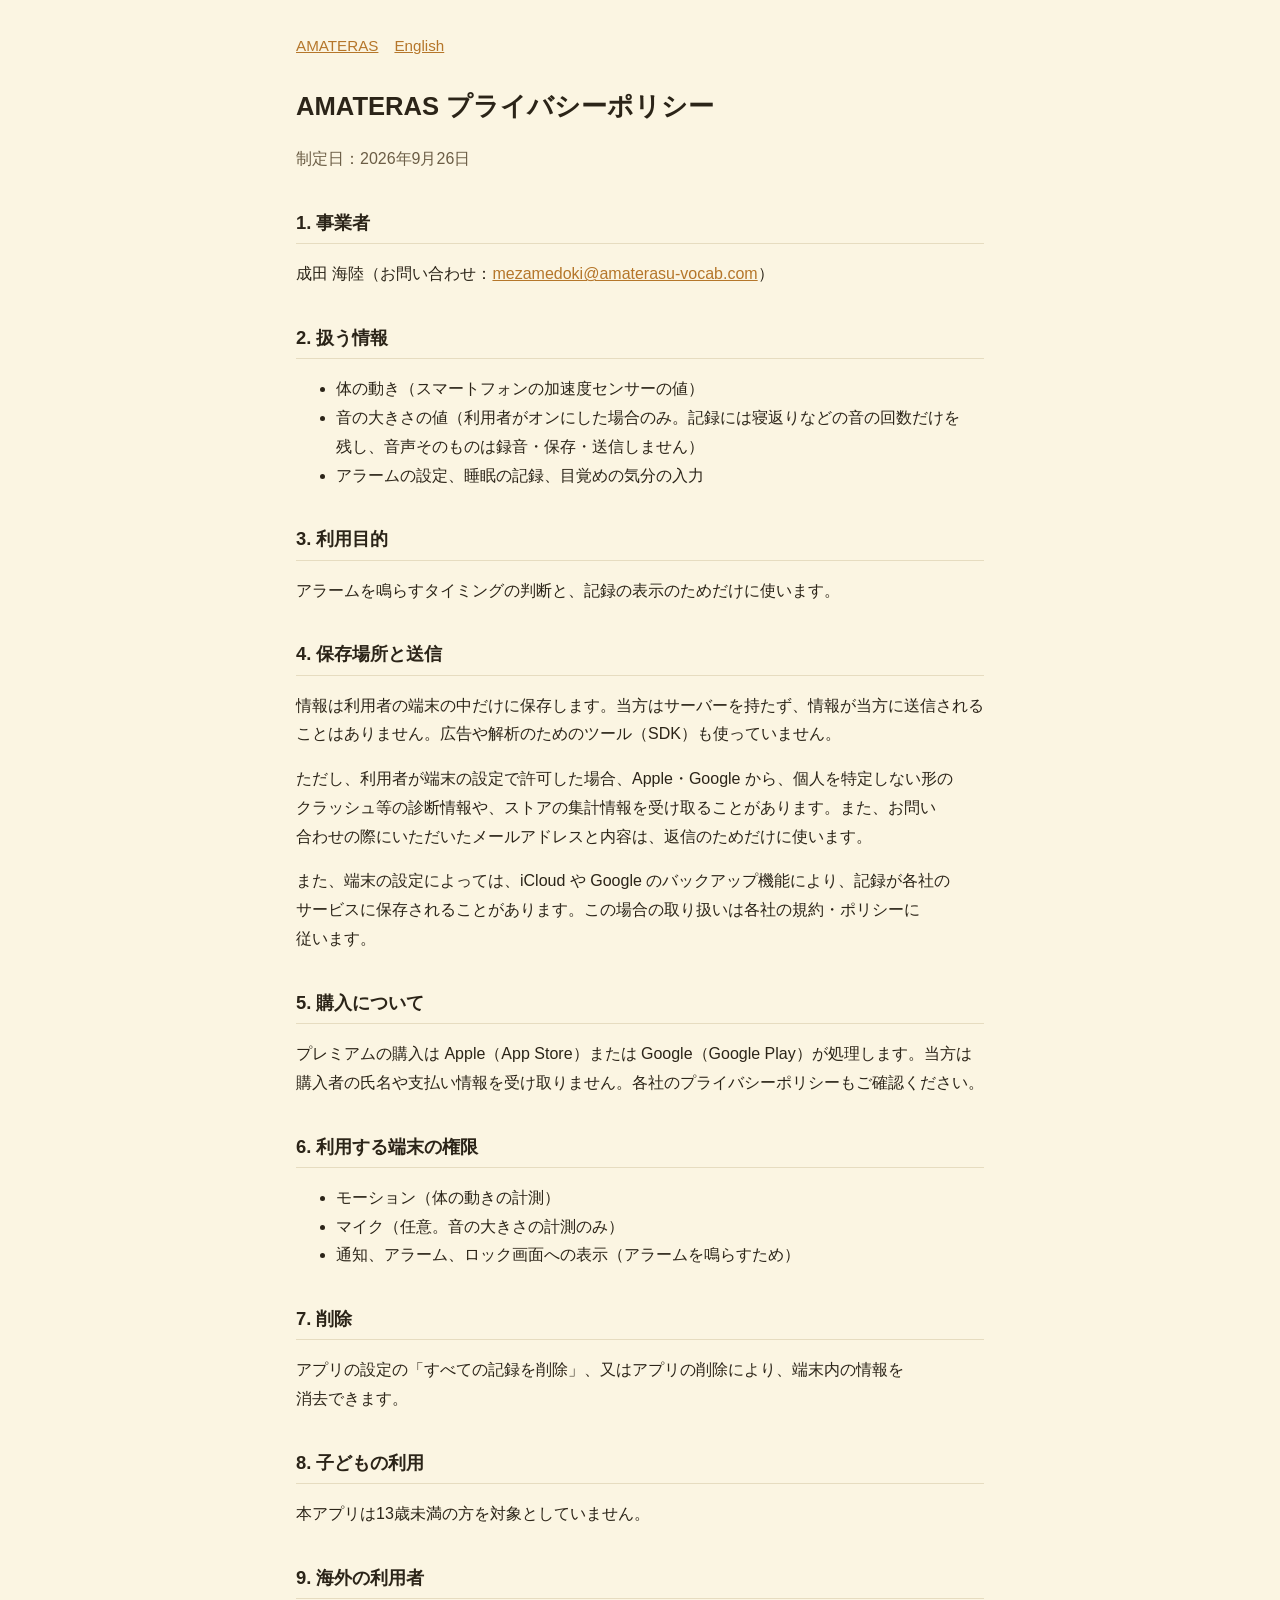
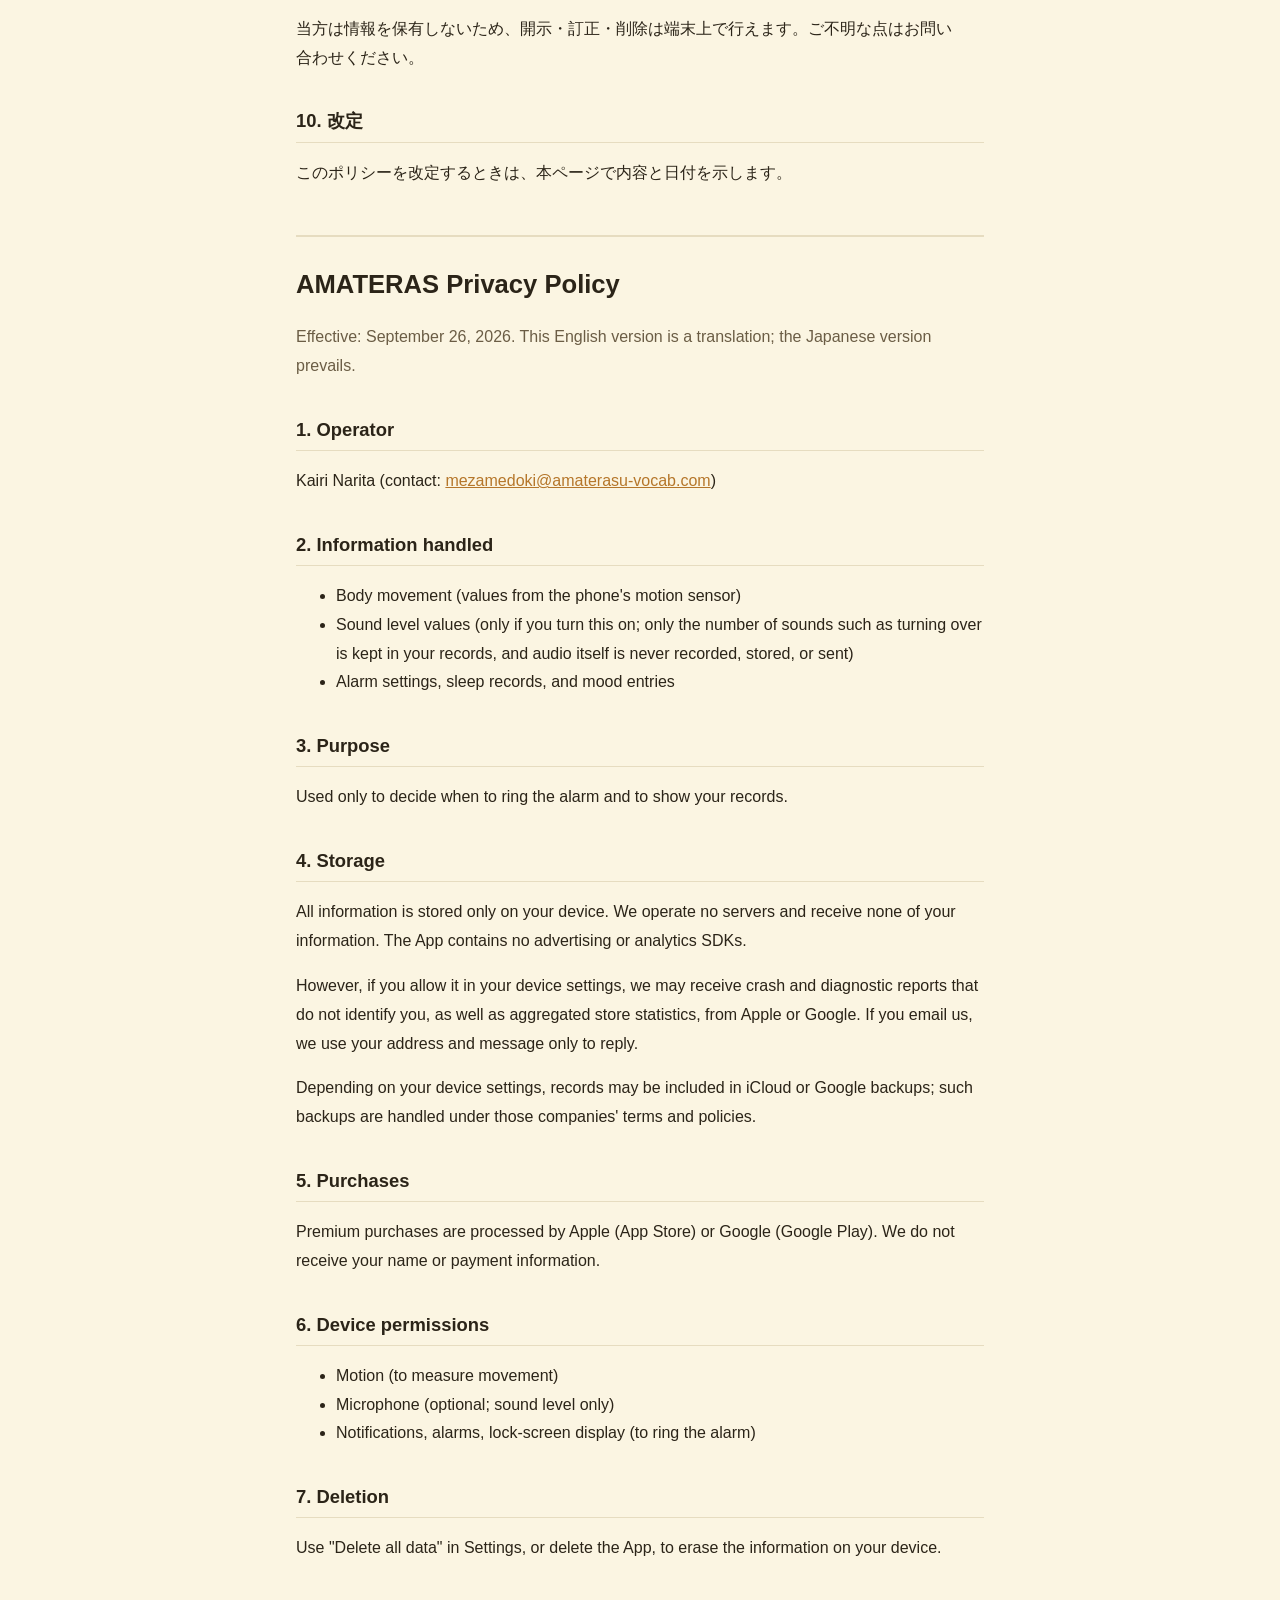
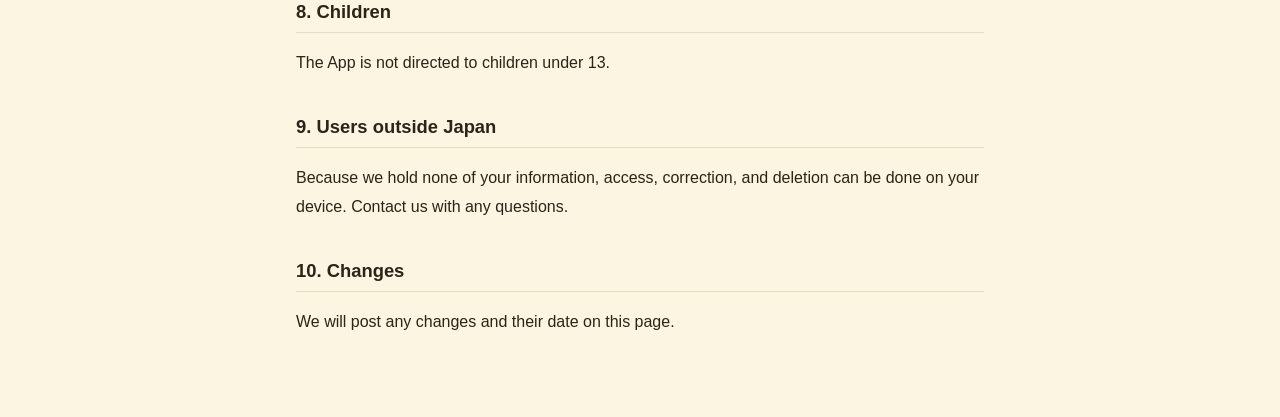
==== privacy.html @ 6b0bb41a "AMATERAS: 利用規約・プライバシーポリシー・特定商取引法に基づく表記 Co-Authored-By: Claude Opus 5.5 <noreply@anthropic.com>" ====
<!doctype html>
<html lang="ja">
<head>
<meta charset="utf-8">
<meta name="viewport" content="width=device-width, initial-scale=1">
<title>AMATERAS プライバシーポリシー / Privacy Policy</title>
<link rel="stylesheet" href="style.css">
</head>
<body>
<main>
<nav><a href="index.html">AMATERAS</a><a href="#en">English</a></nav>

<h1>AMATERAS プライバシーポリシー</h1>
<p class="meta">制定日：2026年9月26日</p>

<h2>1. 事業者</h2>
<p>成田 海陸（お問い合わせ：<a href="mailto:mezamedoki@amaterasu-vocab.com">mezamedoki@amaterasu-vocab.com</a>）</p>

<h2>2. 扱う情報</h2>
<ul>
  <li>体の動き（スマートフォンの加速度センサーの値）</li>
  <li>音の大きさの値（利用者がオンにした場合のみ。記録には寝返りなどの音の回数だけを残し、音声そのものは録音・保存・送信しません）</li>
  <li>アラームの設定、睡眠の記録、目覚めの気分の入力</li>
</ul>

<h2>3. 利用目的</h2>
<p>アラームを鳴らすタイミングの判断と、記録の表示のためだけに使います。</p>

<h2>4. 保存場所と送信</h2>
<p>情報は利用者の端末の中だけに保存します。当方はサーバーを持たず、情報が当方に送信されることはありません。広告や解析のためのツール（SDK）も使っていません。</p>
<p>ただし、利用者が端末の設定で許可した場合、Apple・Google から、個人を特定しない形のクラッシュ等の診断情報や、ストアの集計情報を受け取ることがあります。また、お問い合わせの際にいただいたメールアドレスと内容は、返信のためだけに使います。</p>
<p>また、端末の設定によっては、iCloud や Google のバックアップ機能により、記録が各社のサービスに保存されることがあります。この場合の取り扱いは各社の規約・ポリシーに従います。</p>

<h2>5. 購入について</h2>
<p>プレミアムの購入は Apple（App Store）または Google（Google Play）が処理します。当方は購入者の氏名や支払い情報を受け取りません。各社のプライバシーポリシーもご確認ください。</p>

<h2>6. 利用する端末の権限</h2>
<ul>
  <li>モーション（体の動きの計測）</li>
  <li>マイク（任意。音の大きさの計測のみ）</li>
  <li>通知、アラーム、ロック画面への表示（アラームを鳴らすため）</li>
</ul>

<h2>7. 削除</h2>
<p>アプリの設定の「すべての記録を削除」、又はアプリの削除により、端末内の情報を消去できます。</p>

<h2>8. 子どもの利用</h2>
<p>本アプリは13歳未満の方を対象としていません。</p>

<h2>9. 海外の利用者</h2>
<p>当方は情報を保有しないため、開示・訂正・削除は端末上で行えます。ご不明な点はお問い合わせください。</p>

<h2>10. 改定</h2>
<p>このポリシーを改定するときは、本ページで内容と日付を示します。</p>

<section class="lang" id="en" lang="en">
<h1>AMATERAS Privacy Policy</h1>
<p class="meta">Effective: September 26, 2026. This English version is a translation; the Japanese version prevails.</p>
<h2>1. Operator</h2>
<p>Kairi Narita (contact: <a href="mailto:mezamedoki@amaterasu-vocab.com">mezamedoki@amaterasu-vocab.com</a>)</p>
<h2>2. Information handled</h2>
<ul>
  <li>Body movement (values from the phone's motion sensor)</li>
  <li>Sound level values (only if you turn this on; only the number of sounds such as turning over is kept in your records, and audio itself is never recorded, stored, or sent)</li>
  <li>Alarm settings, sleep records, and mood entries</li>
</ul>
<h2>3. Purpose</h2>
<p>Used only to decide when to ring the alarm and to show your records.</p>
<h2>4. Storage</h2>
<p>All information is stored only on your device. We operate no servers and receive none of your information. The App contains no advertising or analytics SDKs.</p>
<p>However, if you allow it in your device settings, we may receive crash and diagnostic reports that do not identify you, as well as aggregated store statistics, from Apple or Google. If you email us, we use your address and message only to reply.</p>
<p>Depending on your device settings, records may be included in iCloud or Google backups; such backups are handled under those companies' terms and policies.</p>
<h2>5. Purchases</h2>
<p>Premium purchases are processed by Apple (App Store) or Google (Google Play). We do not receive your name or payment information.</p>
<h2>6. Device permissions</h2>
<ul>
  <li>Motion (to measure movement)</li>
  <li>Microphone (optional; sound level only)</li>
  <li>Notifications, alarms, lock-screen display (to ring the alarm)</li>
</ul>
<h2>7. Deletion</h2>
<p>Use "Delete all data" in Settings, or delete the App, to erase the information on your device.</p>
<h2>8. Children</h2>
<p>The App is not directed to children under 13.</p>
<h2>9. Users outside Japan</h2>
<p>Because we hold none of your information, access, correction, and deletion can be done on your device. Contact us with any questions.</p>
<h2>10. Changes</h2>
<p>We will post any changes and their date on this page.</p>
</section>
</main>
</body>
</html>
---- style.css ----
:root { --bg: #fbf5e2; --text: #2b2418; --sub: #6b5d45; --line: #e6dcc0; --accent: #b5762a; }
@media (prefers-color-scheme: dark) { :root { --bg: #0b0a0f; --text: #ede3d6; --sub: #9a9186; --line: #26262f; --accent: #ffb347; } }
* { box-sizing: border-box; }
body { margin: 0; background: var(--bg); color: var(--text); font: 16px/1.8 -apple-system, BlinkMacSystemFont, "Hiragino Sans", "Noto Sans JP", "Segoe UI", sans-serif; word-break: auto-phrase; }
main { max-width: 720px; margin: 0 auto; padding: 32px 16px 64px; }
h1 { font-size: 1.6rem; margin: 0 0 4px; }
h2 { font-size: 1.15rem; margin: 32px 0 8px; border-bottom: 1px solid var(--line); padding-bottom: 4px; }
h3 { font-size: 1rem; margin: 20px 0 4px; }
p, li { color: var(--text); }
.meta, small { color: var(--sub); }
nav { display: flex; gap: 16px; flex-wrap: wrap; margin-bottom: 24px; font-size: 0.95rem; }
a { color: var(--accent); }
table { border-collapse: collapse; width: 100%; }
th, td { text-align: left; vertical-align: top; padding: 10px 8px; border-bottom: 1px solid var(--line); }
th { width: 34%; color: var(--sub); font-weight: 600; }
.lang { margin-top: 48px; padding-top: 24px; border-top: 2px solid var(--line); }
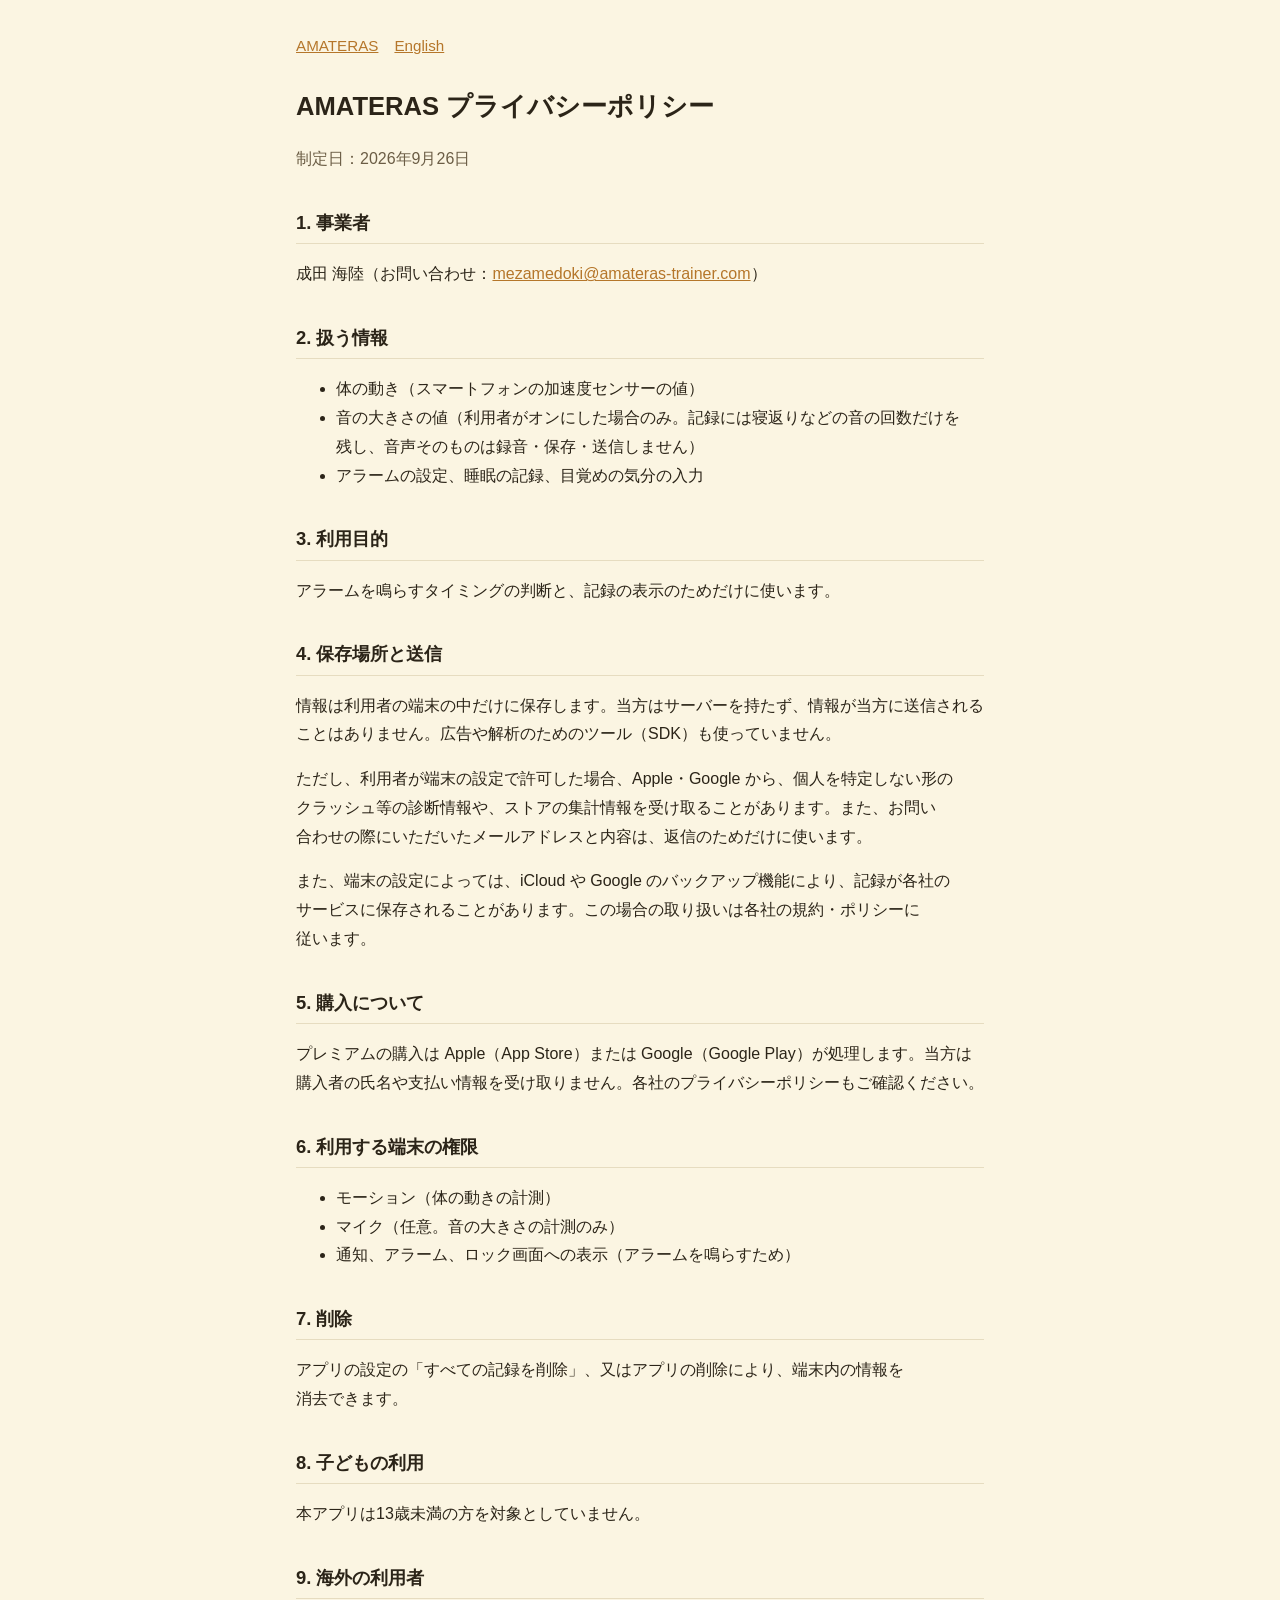
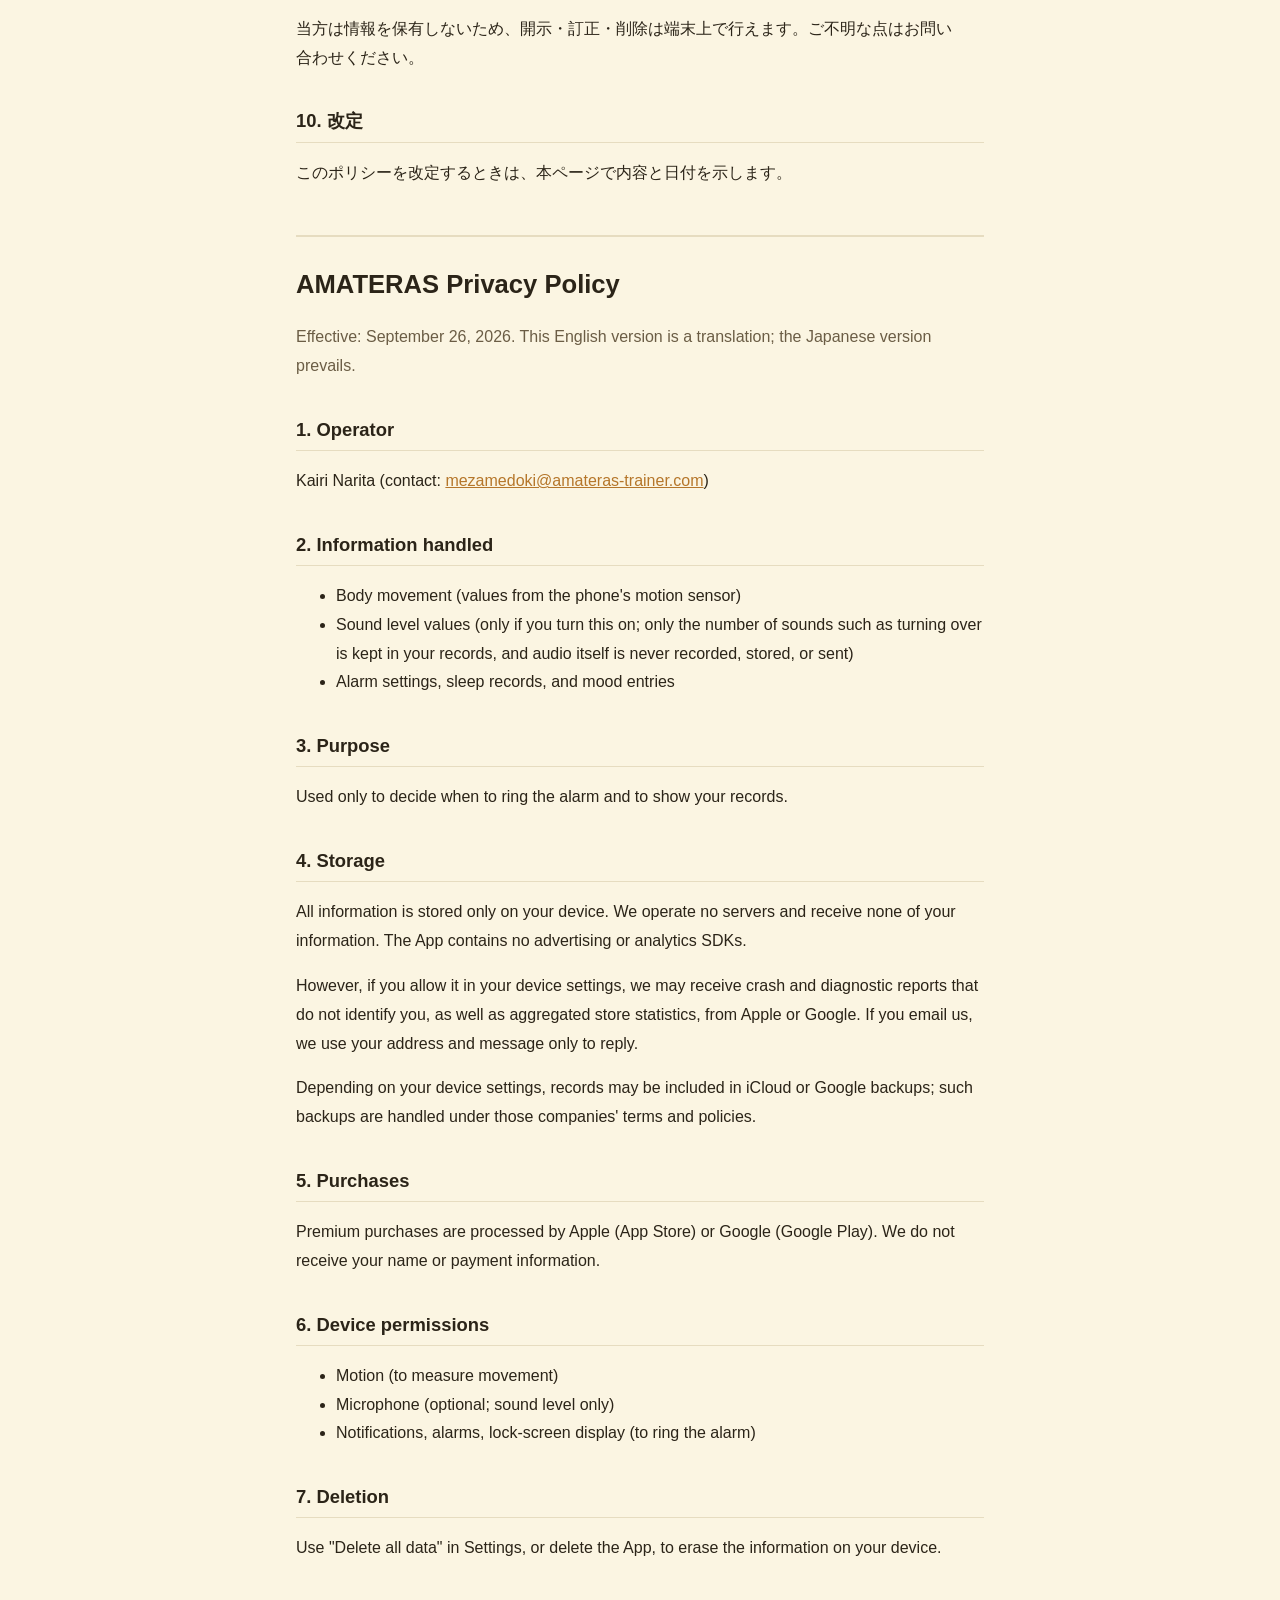
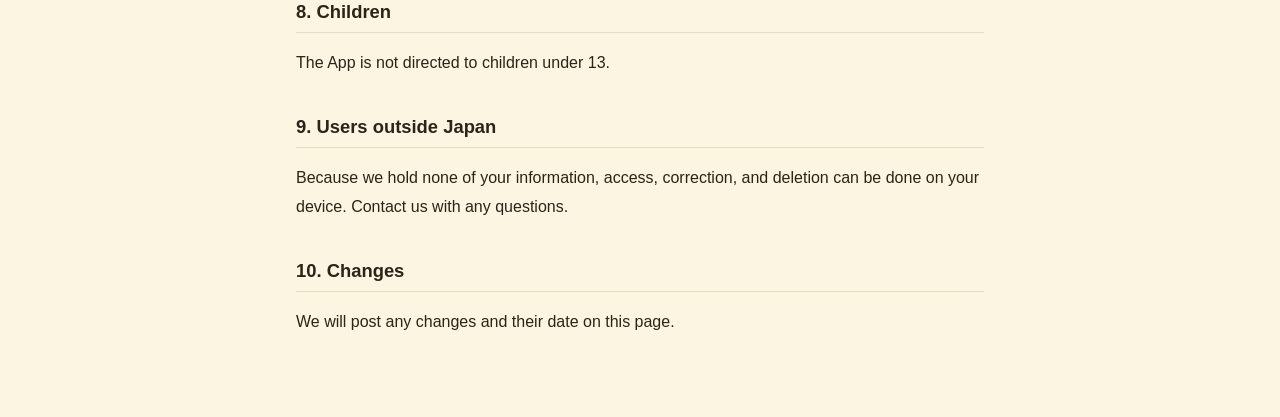
==== commit b068ea4f: "連絡先を mezamedoki@amateras-trainer.com に変更" ====
--- a/privacy.html
+++ b/privacy.html
@@ -14,7 +14,7 @@
 <p class="meta">制定日：2026年9月26日</p>
 
 <h2>1. 事業者</h2>
-<p>成田 海陸（お問い合わせ：<a href="mailto:mezamedoki@amaterasu-vocab.com">mezamedoki@amaterasu-vocab.com</a>）</p>
+<p>成田 海陸（お問い合わせ：<a href="mailto:mezamedoki@amateras-trainer.com">mezamedoki@amateras-trainer.com</a>）</p>
 
 <h2>2. 扱う情報</h2>
 <ul>
@@ -57,7 +57,7 @@
 <h1>AMATERAS Privacy Policy</h1>
 <p class="meta">Effective: September 26, 2026. This English version is a translation; the Japanese version prevails.</p>
 <h2>1. Operator</h2>
-<p>Kairi Narita (contact: <a href="mailto:mezamedoki@amaterasu-vocab.com">mezamedoki@amaterasu-vocab.com</a>)</p>
+<p>Kairi Narita (contact: <a href="mailto:mezamedoki@amateras-trainer.com">mezamedoki@amateras-trainer.com</a>)</p>
 <h2>2. Information handled</h2>
 <ul>
   <li>Body movement (values from the phone's motion sensor)</li>
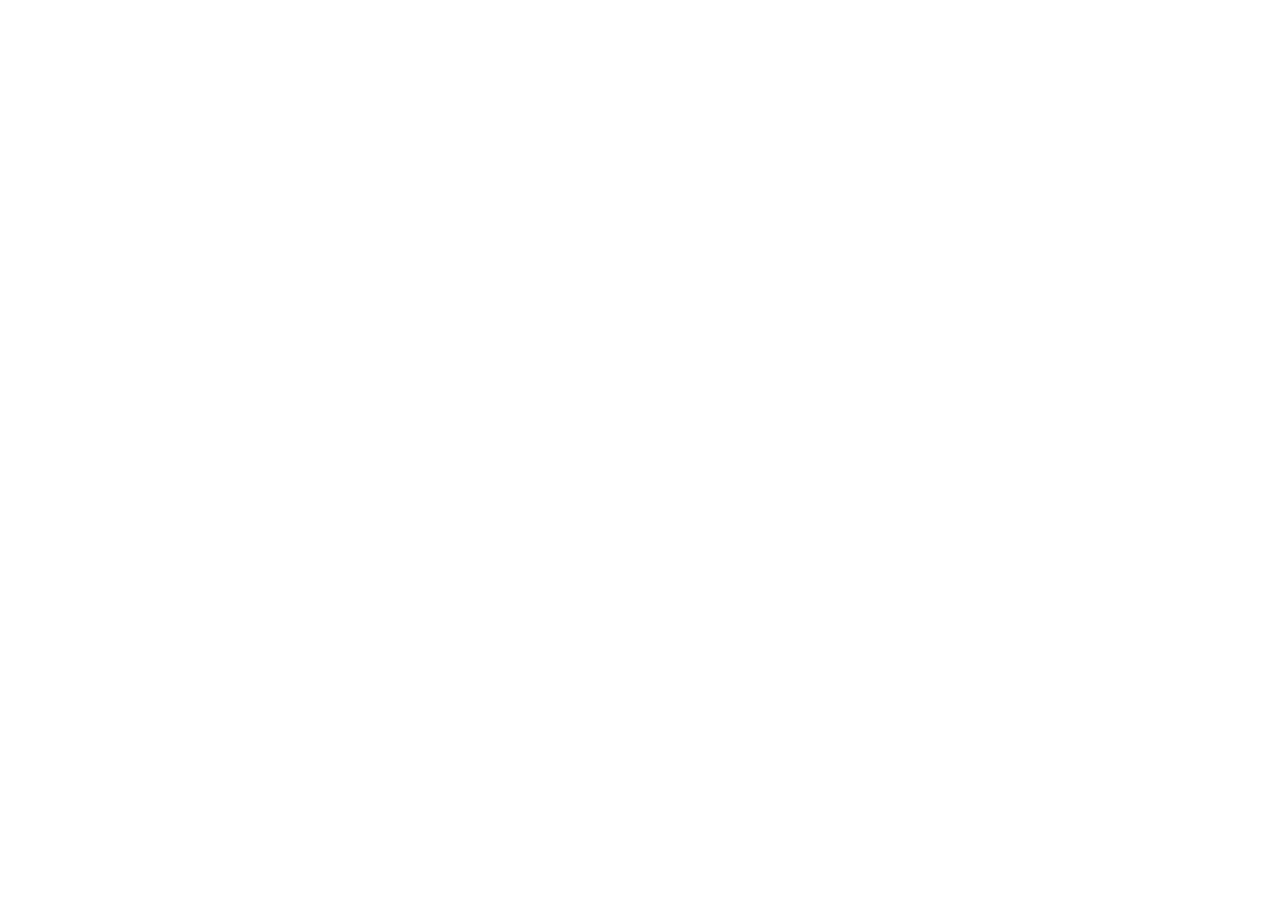
==== commit ae76c8b3: "移転の案内に置き換える（smart-alarm.amateras-studio.com へ）" ====
--- a/privacy.html
+++ b/privacy.html
@@ -3,90 +3,16 @@
 <head>
 <meta charset="utf-8">
 <meta name="viewport" content="width=device-width, initial-scale=1">
-<title>AMATERAS プライバシーポリシー / Privacy Policy</title>
+<title>AMATERAS｜スマートアラーム プライバシーポリシー（移転しました） / Privacy Policy (moved)</title>
+<link rel="canonical" href="https://smart-alarm.amateras-studio.com/privacy">
+<meta http-equiv="refresh" content="0; url=https://smart-alarm.amateras-studio.com/privacy">
 <link rel="stylesheet" href="style.css">
 </head>
 <body>
 <main>
-<nav><a href="index.html">AMATERAS</a><a href="#en">English</a></nav>
-
-<h1>AMATERAS プライバシーポリシー</h1>
-<p class="meta">制定日：2026年9月26日</p>
-
-<h2>1. 事業者</h2>
-<p>成田 海陸（お問い合わせ：<a href="mailto:mezamedoki@amateras-trainer.com">mezamedoki@amateras-trainer.com</a>）</p>
-
-<h2>2. 扱う情報</h2>
-<ul>
-  <li>体の動き（スマートフォンの加速度センサーの値）</li>
-  <li>音の大きさの値（利用者がオンにした場合のみ。記録には寝返りなどの音の回数だけを残し、音声そのものは録音・保存・送信しません）</li>
-  <li>アラームの設定、睡眠の記録、目覚めの気分の入力</li>
-</ul>
-
-<h2>3. 利用目的</h2>
-<p>アラームを鳴らすタイミングの判断と、記録の表示のためだけに使います。</p>
-
-<h2>4. 保存場所と送信</h2>
-<p>情報は利用者の端末の中だけに保存します。当方はサーバーを持たず、情報が当方に送信されることはありません。広告や解析のためのツール（SDK）も使っていません。</p>
-<p>ただし、利用者が端末の設定で許可した場合、Apple・Google から、個人を特定しない形のクラッシュ等の診断情報や、ストアの集計情報を受け取ることがあります。また、お問い合わせの際にいただいたメールアドレスと内容は、返信のためだけに使います。</p>
-<p>また、端末の設定によっては、iCloud や Google のバックアップ機能により、記録が各社のサービスに保存されることがあります。この場合の取り扱いは各社の規約・ポリシーに従います。</p>
-
-<h2>5. 購入について</h2>
-<p>プレミアムの購入は Apple（App Store）または Google（Google Play）が処理します。当方は購入者の氏名や支払い情報を受け取りません。各社のプライバシーポリシーもご確認ください。</p>
-
-<h2>6. 利用する端末の権限</h2>
-<ul>
-  <li>モーション（体の動きの計測）</li>
-  <li>マイク（任意。音の大きさの計測のみ）</li>
-  <li>通知、アラーム、ロック画面への表示（アラームを鳴らすため）</li>
-</ul>
-
-<h2>7. 削除</h2>
-<p>アプリの設定の「すべての記録を削除」、又はアプリの削除により、端末内の情報を消去できます。</p>
-
-<h2>8. 子どもの利用</h2>
-<p>本アプリは13歳未満の方を対象としていません。</p>
-
-<h2>9. 海外の利用者</h2>
-<p>当方は情報を保有しないため、開示・訂正・削除は端末上で行えます。ご不明な点はお問い合わせください。</p>
-
-<h2>10. 改定</h2>
-<p>このポリシーを改定するときは、本ページで内容と日付を示します。</p>
-
-<section class="lang" id="en" lang="en">
-<h1>AMATERAS Privacy Policy</h1>
-<p class="meta">Effective: September 26, 2026. This English version is a translation; the Japanese version prevails.</p>
-<h2>1. Operator</h2>
-<p>Kairi Narita (contact: <a href="mailto:mezamedoki@amateras-trainer.com">mezamedoki@amateras-trainer.com</a>)</p>
-<h2>2. Information handled</h2>
-<ul>
-  <li>Body movement (values from the phone's motion sensor)</li>
-  <li>Sound level values (only if you turn this on; only the number of sounds such as turning over is kept in your records, and audio itself is never recorded, stored, or sent)</li>
-  <li>Alarm settings, sleep records, and mood entries</li>
-</ul>
-<h2>3. Purpose</h2>
-<p>Used only to decide when to ring the alarm and to show your records.</p>
-<h2>4. Storage</h2>
-<p>All information is stored only on your device. We operate no servers and receive none of your information. The App contains no advertising or analytics SDKs.</p>
-<p>However, if you allow it in your device settings, we may receive crash and diagnostic reports that do not identify you, as well as aggregated store statistics, from Apple or Google. If you email us, we use your address and message only to reply.</p>
-<p>Depending on your device settings, records may be included in iCloud or Google backups; such backups are handled under those companies' terms and policies.</p>
-<h2>5. Purchases</h2>
-<p>Premium purchases are processed by Apple (App Store) or Google (Google Play). We do not receive your name or payment information.</p>
-<h2>6. Device permissions</h2>
-<ul>
-  <li>Motion (to measure movement)</li>
-  <li>Microphone (optional; sound level only)</li>
-  <li>Notifications, alarms, lock-screen display (to ring the alarm)</li>
-</ul>
-<h2>7. Deletion</h2>
-<p>Use "Delete all data" in Settings, or delete the App, to erase the information on your device.</p>
-<h2>8. Children</h2>
-<p>The App is not directed to children under 13.</p>
-<h2>9. Users outside Japan</h2>
-<p>Because we hold none of your information, access, correction, and deletion can be done on your device. Contact us with any questions.</p>
-<h2>10. Changes</h2>
-<p>We will post any changes and their date on this page.</p>
-</section>
+<h1>移転しました / This page has moved</h1>
+<p>AMATERAS｜スマートアラームのプライバシーポリシーは、次の頁に移りました。<br><a href="https://smart-alarm.amateras-studio.com/privacy">https://smart-alarm.amateras-studio.com/privacy</a></p>
+<p lang="en">The Privacy Policy of AMATERAS | Smart Alarm is now at <a href="https://smart-alarm.amateras-studio.com/privacy">https://smart-alarm.amateras-studio.com/privacy</a>.</p>
 </main>
 </body>
 </html>
